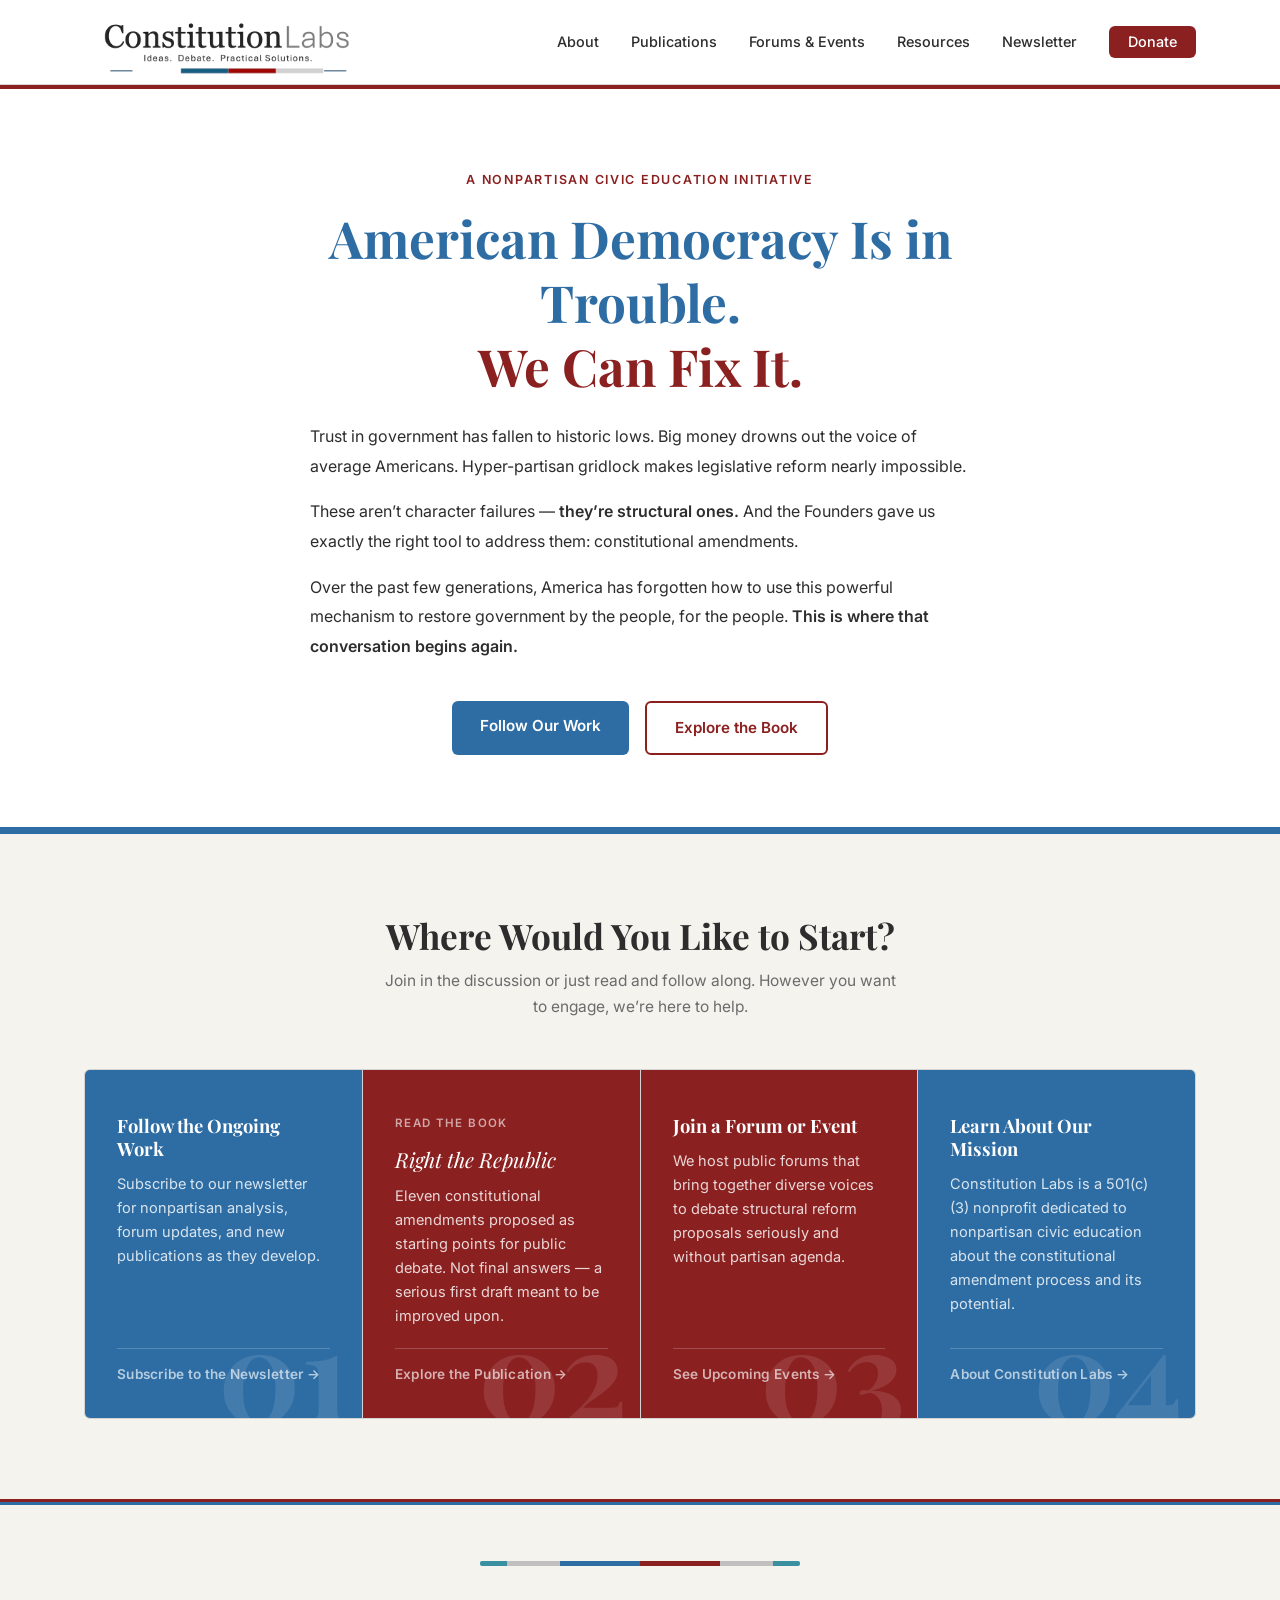
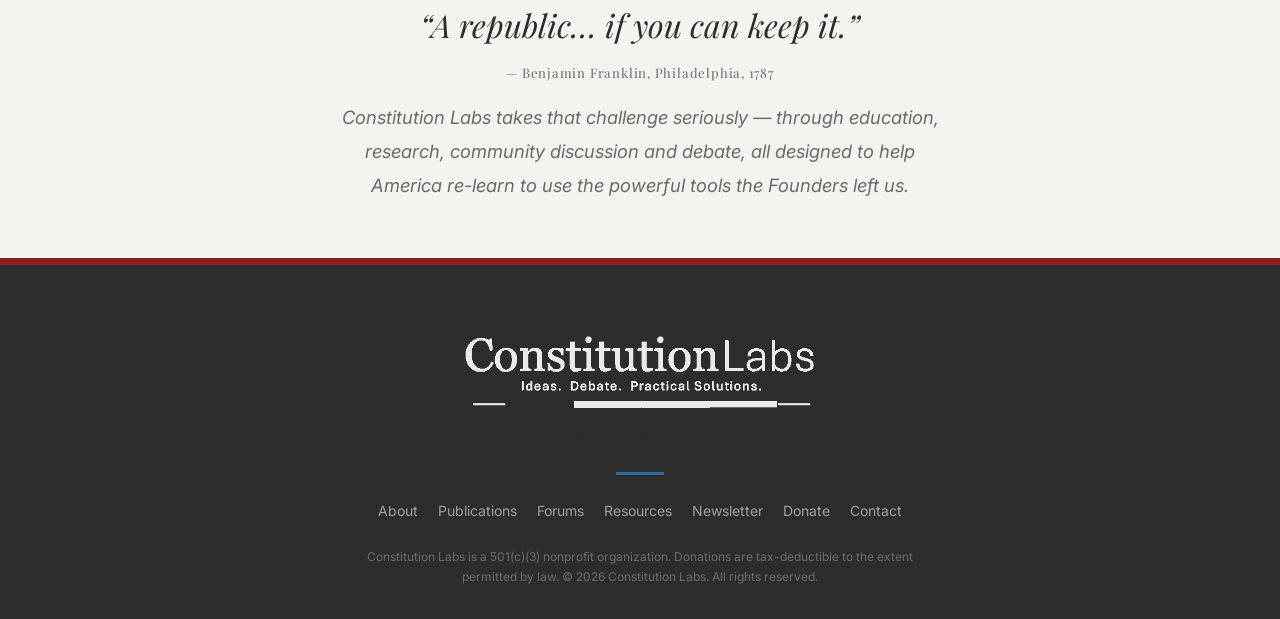
==== index.html @ 4bb9ad23 "Initial homepage build" ====
<!DOCTYPE html>
<html lang="en">
<head>
  <meta charset="UTF-8">
  <meta name="viewport" content="width=device-width, initial-scale=1.0">
  <title>Constitution Labs — Ideas. Debate. Practical Solutions.</title>
  <meta name="description" content="Constitution Labs is a nonpartisan nonprofit dedicated to educating the public about constitutional reform and fostering serious public dialogue about structural solutions to America's governance challenges.">
  <link rel="stylesheet" href="css/style.css">
  <link rel="preconnect" href="https://fonts.googleapis.com">
  <link href="https://fonts.googleapis.com/css2?family=Playfair+Display:ital,wght@0,400;0,700;1,400&family=Inter:wght@400;500;600&display=swap" rel="stylesheet">
</head>
<body>

  <!-- NAVIGATION -->
  <nav class="site-nav">
    <div class="nav-inner">
      <a href="/" class="nav-logo">
        <img src="assets/images/cl-logo.png" alt="Constitution Labs">
      </a>
      <ul class="nav-links">
        <li><a href="/about.html">About</a></li>
        <li><a href="/publications.html">Publications</a></li>
        <li><a href="/forums.html">Forums &amp; Events</a></li>
        <li><a href="/resources.html">Resources</a></li>
        <li><a href="/newsletter.html">Newsletter</a></li>
        <li><a href="/donate.html" class="nav-cta">Donate</a></li>
      </ul>
      <button class="nav-toggle" aria-label="Open menu">&#9776;</button>
    </div>
  </nav>

  <!-- HERO -->
  <header class="hero">
    <div class="hero-inner">
      <p class="hero-eyebrow">A Nonpartisan Civic Education Initiative</p>
      <h1 class="hero-headline">American Democracy Is in Trouble.<br><em>We Can Fix It.</em></h1>
      <div class="hero-subhead">
        <p>Trust in government has fallen to historic lows. Big money drowns out the voice of average Americans. Hyper-partisan gridlock makes legislative reform nearly impossible.</p>
        <p style="margin-top:1rem;">These aren&#8217;t character failures &#8212; <strong>they&#8217;re structural ones.</strong> And the Founders gave us exactly the right tool to address them: constitutional amendments.</p>
        <p style="margin-top:1rem;">Over the past few generations, America has forgotten how to use this powerful mechanism to restore government by the people, for the people. <strong>This is where that conversation begins again.</strong></p>
      </div>
      <div class="hero-actions">
        <a href="/newsletter.html" class="btn btn-primary">Follow Our Work</a>
        <a href="/publications.html" class="btn btn-secondary">Explore the Book</a>
      </div>
    </div>
  </header>

  <!-- FOUR PATHWAYS -->
  <section class="pathways">
    <div class="container">
      <h2 class="section-title">Where Would You Like to Start?</h2>
      <p class="section-subtitle">Join in the discussion or just read and follow along. However you want to engage, we&#8217;re here to help.</p>
      <div class="pathway-grid">

        <a href="/newsletter.html" class="pathway-card" data-num="01">
          <h3>Follow the Ongoing Work</h3>
          <p>Subscribe to our newsletter for nonpartisan analysis, forum updates, and new publications as they develop.</p>
          <span class="pathway-link">Subscribe to the Newsletter &rarr;</span>
        </a>

        <a href="/publications.html" class="pathway-card" data-num="02">
          <p class="card-label">Read the Book</p>
          <p class="card-title">Right the Republic</p>
          <p>Eleven constitutional amendments proposed as starting points for public debate. Not final answers &#8212; a serious first draft meant to be improved upon.</p>
          <span class="pathway-link">Explore the Publication &rarr;</span>
        </a>

        <a href="/forums.html" class="pathway-card" data-num="03">
          <h3>Join a Forum or Event</h3>
          <p>We host public forums that bring together diverse voices to debate structural reform proposals seriously and without partisan agenda.</p>
          <span class="pathway-link">See Upcoming Events &rarr;</span>
        </a>

        <a href="/about.html" class="pathway-card" data-num="04">
          <h3>Learn About Our Mission</h3>
          <p>Constitution Labs is a 501(c)(3) nonprofit dedicated to nonpartisan civic education about the constitutional amendment process and its potential.</p>
          <span class="pathway-link">About Constitution Labs &rarr;</span>
        </a>

      </div>
    </div>
  </section>

  <!-- MISSION STRIP -->
  <section class="mission-strip">
    <div class="container">
      <div class="color-bar">
        <div class="bar-teal"></div>
        <div class="bar-lgray"></div>
        <div class="bar-slate"></div>
        <div class="bar-rust"></div>
        <div class="bar-rgray"></div>
        <div class="bar-teal2"></div>
      </div>
      <blockquote class="mission-quote">
        &#8220;A republic&hellip; if you can keep it.&#8221;
        <cite>&mdash; Benjamin Franklin, Philadelphia, 1787</cite>
      </blockquote>
      <p class="mission-text">Constitution Labs takes that challenge seriously &#8212; through education, research, community discussion and debate, all designed to help America re-learn to use the powerful tools the Founders left us.</p>
    </div>
  </section>

  <!-- FOOTER -->
  <footer class="site-footer">
    <div class="container footer-inner">
      <div class="footer-brand">
        <img src="assets/images/cl-logo.png" alt="Constitution Labs">
        <p class="footer-tagline">Ideas. Debate. Practical Solutions.</p>
      </div>
      <div class="footer-rule"></div>
      <nav class="footer-nav">
        <a href="/about.html">About</a>
        <a href="/publications.html">Publications</a>
        <a href="/forums.html">Forums</a>
        <a href="/resources.html">Resources</a>
        <a href="/newsletter.html">Newsletter</a>
        <a href="/donate.html">Donate</a>
        <a href="/contact.html">Contact</a>
      </nav>
      <p class="footer-legal">Constitution Labs is a 501(c)(3) nonprofit organization. Donations are tax-deductible to the extent permitted by law. &copy; 2026 Constitution Labs. All rights reserved.</p>
    </div>
  </footer>

  <script src="js/main.js"></script>
</body>
</html>
---- css/style.css ----
/* ==============================================
   CONSTITUTIONLABS.ORG — Main Stylesheet v3
   Name standard: "Constitution Labs" (two words,
   initial caps) in all written/displayed text.
   Logo renders as one word — intentional design.
   Palette drawn directly from logo color bar:
   --slate:      #2e6da4  (slate blue — primary)
   --rust:       #8b2020  (rust red — secondary, equal weight)
   --ink:        #2d2d2d  (dark gray — text only)
   --gray-mid:   #6b6b6b  (secondary text)
   --gray-light: #d4d4d4  (borders, dividers)
   --parchment:  #f5f3ee  (universal section background)
   --white:      #ffffff  (cards, nav)
   ============================================== */

*, *::before, *::after { box-sizing: border-box; margin: 0; padding: 0; }

:root {
  --slate:      #2e6da4;
  --rust:       #8b2020;
  --ink:        #2d2d2d;
  --gray-mid:   #6b6b6b;
  --gray-light: #d4d4d4;
  --parchment:  #f5f3ee;
  --white:      #ffffff;
  --font-serif: 'Playfair Display', Georgia, serif;
  --font-sans:  'Inter', system-ui, sans-serif;
  --max-width:  1160px;
  --radius:     6px;
}

html { font-size: 16px; scroll-behavior: smooth; }
body { font-family: var(--font-sans); background-color: var(--parchment); color: var(--ink); line-height: 1.7; }

/* TYPOGRAPHY */
h1, h2, h3, h4 { font-family: var(--font-serif); line-height: 1.25; color: var(--ink); }
h1 { font-size: clamp(2rem, 5vw, 3.2rem); }
h2 { font-size: clamp(1.5rem, 3vw, 2.2rem); }
h3 { font-size: 1.2rem; }
p  { font-size: 1rem; color: var(--ink); }
a  { color: var(--slate); text-decoration: none; }
a:hover { text-decoration: underline; }
.container { max-width: var(--max-width); margin: 0 auto; padding: 0 1.5rem; }

/* ── RULE HELPER ── */
/* Sections separated by double holding rule: rust top, slate bottom */
.ruled {
  border-top: 3px solid var(--rust);
  border-bottom: 3px solid var(--slate);
}
.ruled-reverse {
  border-top: 3px solid var(--slate);
  border-bottom: 3px solid var(--rust);
}

/* NAVIGATION */
.site-nav { background: var(--white); border-bottom: 1px solid var(--gray-light); position: sticky; top: 0; z-index: 100; }
.nav-inner { max-width: var(--max-width); margin: 0 auto; padding: 0 1.5rem; display: flex; align-items: center; justify-content: space-between; height: 84px; }
.nav-logo img { display: block; height: 70px; width: auto; }
.nav-links { list-style: none; display: flex; gap: 2rem; align-items: center; }
.nav-links a { font-size: 0.9rem; font-weight: 500; color: var(--ink); transition: color 0.2s; }
.nav-links a:hover { color: var(--slate); text-decoration: none; }
.nav-cta { background: var(--rust); color: var(--white) !important; padding: 0.45rem 1.2rem; border-radius: var(--radius); transition: background 0.2s !important; }
.nav-cta:hover { background: var(--slate) !important; color: var(--white) !important; }
.nav-toggle { display: none; background: none; border: none; font-size: 1.4rem; cursor: pointer; color: var(--ink); }

/* HERO */
.hero { background: var(--white); padding: 5rem 1.5rem 4.5rem; text-align: center; border-top: 4px solid var(--rust); border-bottom: 4px solid var(--slate); }
.hero-inner { max-width: 780px; margin: 0 auto; }
.hero-eyebrow { font-size: 0.78rem; font-weight: 600; letter-spacing: 0.14em; text-transform: uppercase; color: var(--rust); margin-bottom: 1rem; }
.hero-headline { color: var(--slate); margin-bottom: 1.5rem; }
.hero-headline em { color: var(--rust); font-style: normal; }
.hero-subhead { font-size: 1.05rem; color: var(--gray-mid); max-width: 660px; margin: 0 auto 2.5rem; line-height: 1.85; text-align: left; }
.hero-subhead strong { color: var(--ink); font-weight: 600; }
.hero-actions { display: flex; gap: 1rem; justify-content: center; flex-wrap: wrap; }

/* BUTTONS */
.btn { display: inline-block; padding: 0.75rem 1.75rem; border-radius: var(--radius); font-weight: 600; font-size: 0.95rem; transition: all 0.2s; }
.btn-primary { background: var(--slate); color: var(--white); }
.btn-primary:hover { background: var(--rust); text-decoration: none; color: var(--white); }
.btn-secondary { background: transparent; color: var(--rust); border: 2px solid var(--rust); }
.btn-secondary:hover { background: var(--rust); color: var(--white); text-decoration: none; }

/* PATHWAYS */
.pathways { background: var(--parchment); padding: 5rem 0; border-top: 3px solid var(--slate); border-bottom: 3px solid var(--rust); }
.section-title { text-align: center; color: var(--ink); margin-bottom: 0.6rem; }
.section-subtitle { text-align: center; color: var(--gray-mid); font-size: 0.97rem; margin-bottom: 3rem; max-width: 520px; margin-left: auto; margin-right: auto; }

.pathway-grid { display: grid; grid-template-columns: repeat(auto-fit, minmax(240px, 1fr)); gap: 1px; background: var(--gray-light); border: 1px solid var(--gray-light); border-radius: var(--radius); overflow: hidden; }

.pathway-card { position: relative; padding: 2.75rem 2rem 2rem; display: flex; flex-direction: column; gap: 0.75rem; transition: filter 0.2s; color: var(--white); overflow: hidden; }
.pathway-card:hover { filter: brightness(1.08); text-decoration: none; }

/* Alternating slate / rust — balanced 2+2 */
.pathway-card:nth-child(1) { background: var(--slate); }
.pathway-card:nth-child(2) { background: var(--rust); }
.pathway-card:nth-child(3) { background: var(--rust); }
.pathway-card:nth-child(4) { background: var(--slate); }

/* Watermark numeral */
.pathway-card::before { content: attr(data-num); position: absolute; bottom: -1rem; right: 0.75rem; font-family: var(--font-serif); font-size: 8rem; font-weight: 700; opacity: 0.1; line-height: 1; pointer-events: none; color: var(--white); }

.pathway-card h3 { color: var(--white); font-size: 1.15rem; position: relative; }

/* Book title styling inside card 2 */
.pathway-card .card-label { font-size: 0.72rem; font-weight: 600; letter-spacing: 0.12em; text-transform: uppercase; color: rgba(255,255,255,0.6); margin-bottom: 0.15rem; }
.pathway-card .card-title { font-family: var(--font-serif); font-size: 1.3rem; font-style: italic; color: var(--white); line-height: 1.2; }

.pathway-card p { font-size: 0.91rem; color: rgba(255,255,255,0.82); flex: 1; position: relative; line-height: 1.65; }
.pathway-link { font-size: 0.85rem; font-weight: 600; color: rgba(255,255,255,0.65); margin-top: 0.5rem; position: relative; border-top: 1px solid rgba(255,255,255,0.2); padding-top: 0.85rem; letter-spacing: 0.02em; }
.pathway-card:hover .pathway-link { color: var(--white); }

/* MISSION STRIP */
.mission-strip { background: var(--parchment); padding: 3.5rem 1.5rem; text-align: center; border-top: 3px solid var(--slate); border-bottom: 3px solid var(--rust); }
.color-bar { display: flex; justify-content: center; max-width: 320px; margin: 0 auto 2rem; height: 5px; border-radius: 2px; overflow: hidden; }
.bar-teal  { flex: 1; background: #3a8fa0; }
.bar-lgray { flex: 2; background: #c0c0c0; }
.bar-slate { flex: 3; background: var(--slate); }
.bar-rust  { flex: 3; background: var(--rust); }
.bar-rgray { flex: 2; background: #c0c0c0; }
.bar-teal2 { flex: 1; background: #3a8fa0; }

.mission-quote { font-family: var(--font-serif); font-size: clamp(1.4rem, 3vw, 2rem); font-style: italic; color: var(--ink); margin-bottom: 1rem; }
.mission-quote cite { display: block; font-size: 0.82rem; font-style: normal; color: var(--gray-mid); margin-top: 0.6rem; letter-spacing: 0.06em; }
.mission-text { max-width: 620px; margin: 0 auto; font-size: 1.15rem; color: var(--gray-mid); line-height: 1.85; font-style: italic; }

/* FOOTER */
.site-footer { background: var(--ink); color: var(--white); border-top: 4px solid var(--rust); padding: 3rem 1.5rem 2rem; }
.footer-inner { display: flex; flex-direction: column; gap: 1.5rem; align-items: center; text-align: center; }
.footer-brand img { filter: brightness(0) invert(1); opacity: 0.9; height: 100px; width: auto; }
.footer-tagline { font-size: 0.8rem; opacity: 0.4; margin-top: 0.3rem; letter-spacing: 0.07em; }
.footer-nav { display: flex; flex-wrap: wrap; gap: 1.25rem; justify-content: center; }
.footer-nav a { color: rgba(255,255,255,0.55); font-size: 0.875rem; transition: color 0.2s; }
.footer-nav a:hover { color: var(--white); text-decoration: none; }
.footer-rule { width: 48px; height: 3px; background: var(--slate); }
.footer-legal { font-size: 0.75rem; color: rgba(255,255,255,0.3); max-width: 560px; line-height: 1.7; }

/* RESPONSIVE */
@media (max-width: 768px) {
  .nav-links { display: none; }
  .nav-toggle { display: block; }
  .nav-links.open { display: flex; flex-direction: column; position: absolute; top: 84px; left: 0; right: 0; background: var(--white); padding: 1.5rem; gap: 1rem; border-bottom: 1px solid var(--gray-light); box-shadow: 0 4px 12px rgba(0,0,0,0.08); }
  .nav-logo img { height: 52px; }
  .hero { padding: 3rem 1.5rem; }
  .pathway-grid { grid-template-columns: 1fr; }
}

/* UTILITY */
.text-center { text-align: center; }
.mt-2 { margin-top: 1rem; }
.mt-3 { margin-top: 2rem; }
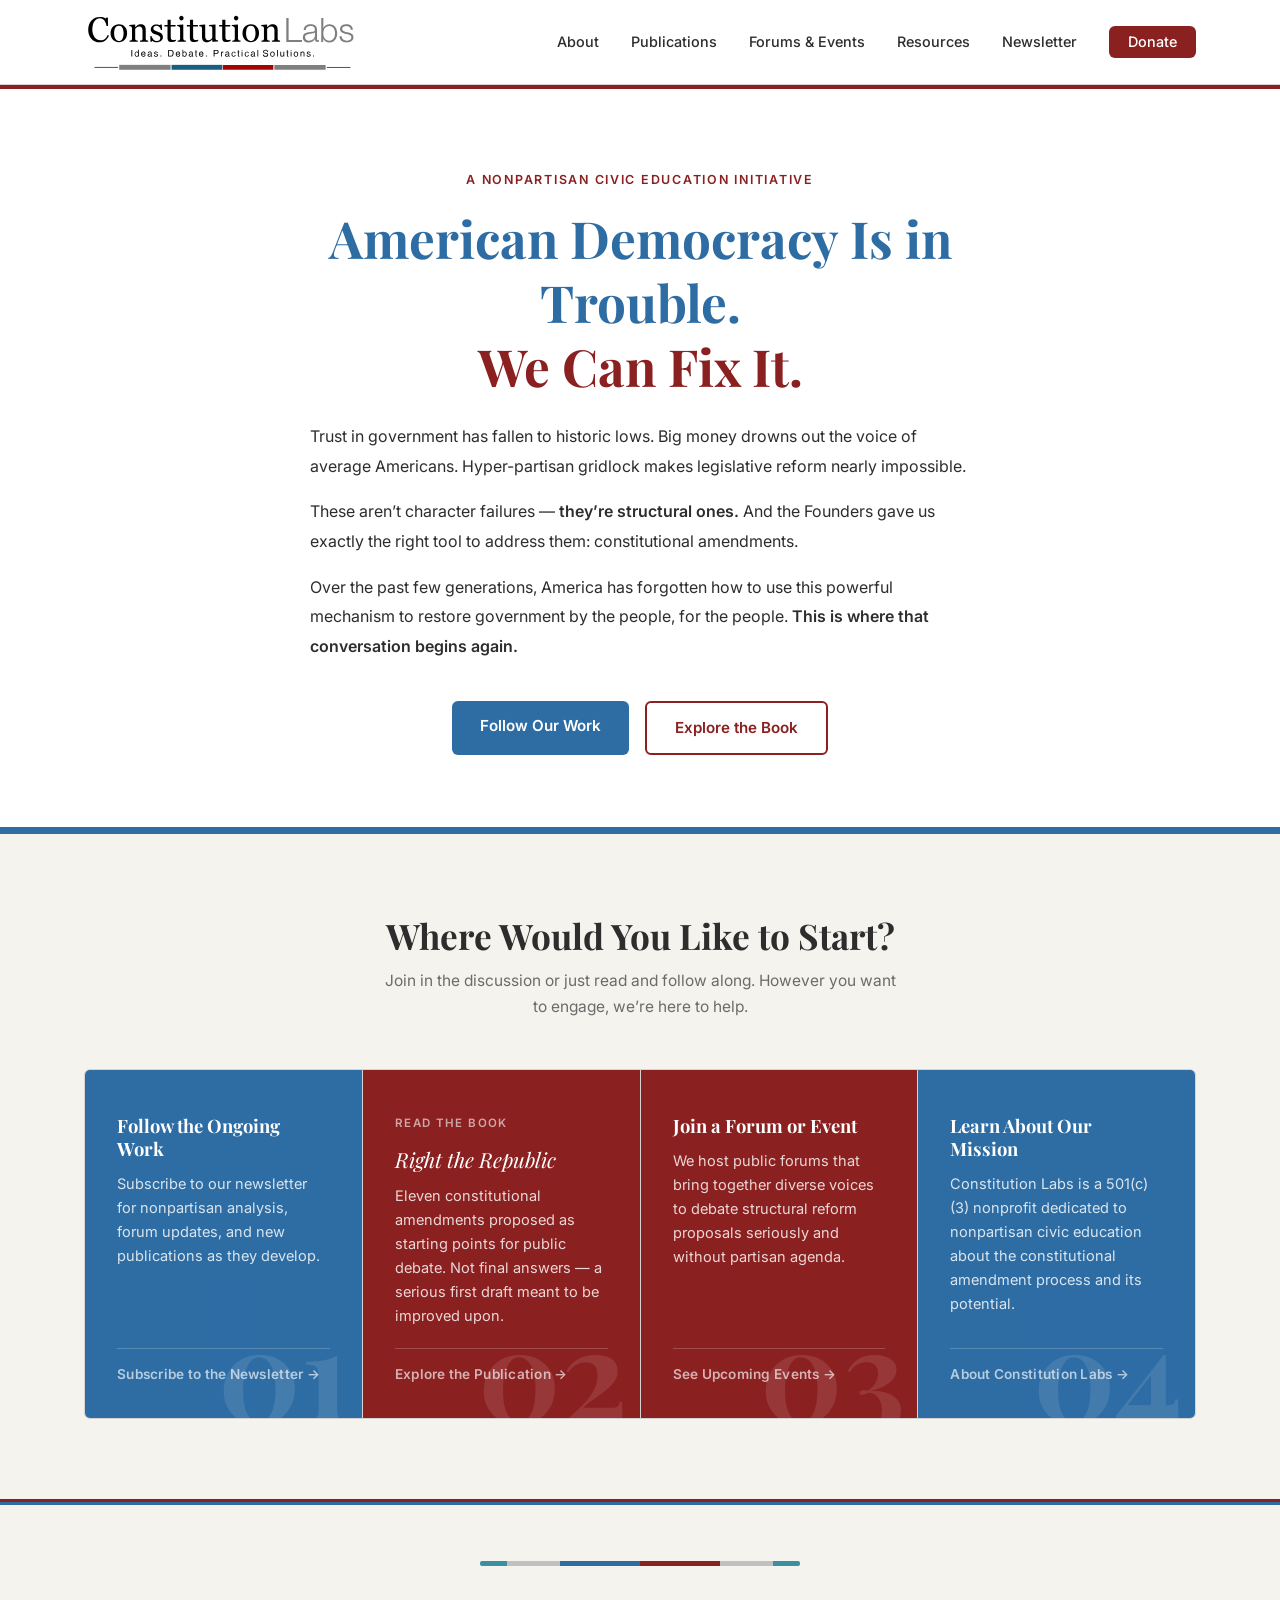
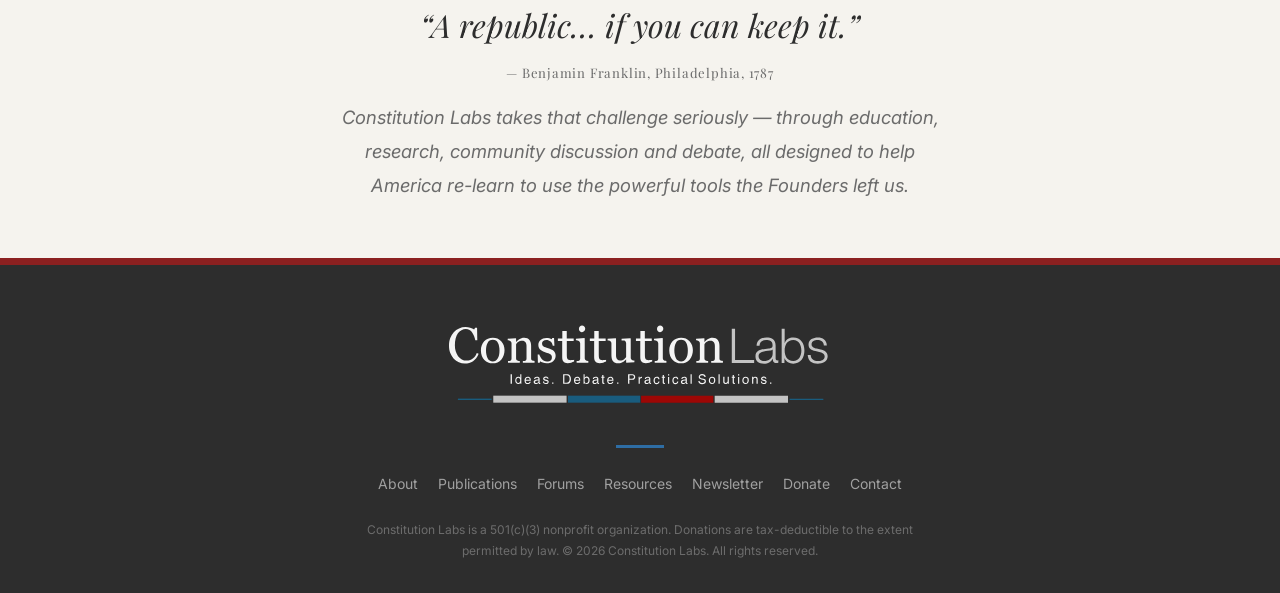
==== commit a8a406f0: "Install final SVG logos, white footer logo, book jacket" ====
--- a/index.html
+++ b/index.html
@@ -15,7 +15,7 @@
   <nav class="site-nav">
     <div class="nav-inner">
       <a href="/" class="nav-logo">
-        <img src="assets/images/cl-logo.png" alt="Constitution Labs">
+        <img src="assets/images/cl-logo-tagline.svg" alt="Constitution Labs">
       </a>
       <ul class="nav-links">
         <li><a href="/about.html">About</a></li>
@@ -105,8 +105,7 @@
   <footer class="site-footer">
     <div class="container footer-inner">
       <div class="footer-brand">
-        <img src="assets/images/cl-logo.png" alt="Constitution Labs">
-        <p class="footer-tagline">Ideas. Debate. Practical Solutions.</p>
+        <img src="assets/images/cl-logo-tagline-white.svg" alt="Constitution Labs">
       </div>
       <div class="footer-rule"></div>
       <nav class="footer-nav">
--- a/css/style.css
+++ b/css/style.css
@@ -127,7 +127,7 @@
 /* FOOTER */
 .site-footer { background: var(--ink); color: var(--white); border-top: 4px solid var(--rust); padding: 3rem 1.5rem 2rem; }
 .footer-inner { display: flex; flex-direction: column; gap: 1.5rem; align-items: center; text-align: center; }
-.footer-brand img { filter: brightness(0) invert(1); opacity: 0.9; height: 100px; width: auto; }
+.footer-brand img { height: 100px; width: auto; opacity: 0.95; }
 .footer-tagline { font-size: 0.8rem; opacity: 0.4; margin-top: 0.3rem; letter-spacing: 0.07em; }
 .footer-nav { display: flex; flex-wrap: wrap; gap: 1.25rem; justify-content: center; }
 .footer-nav a { color: rgba(255,255,255,0.55); font-size: 0.875rem; transition: color 0.2s; }
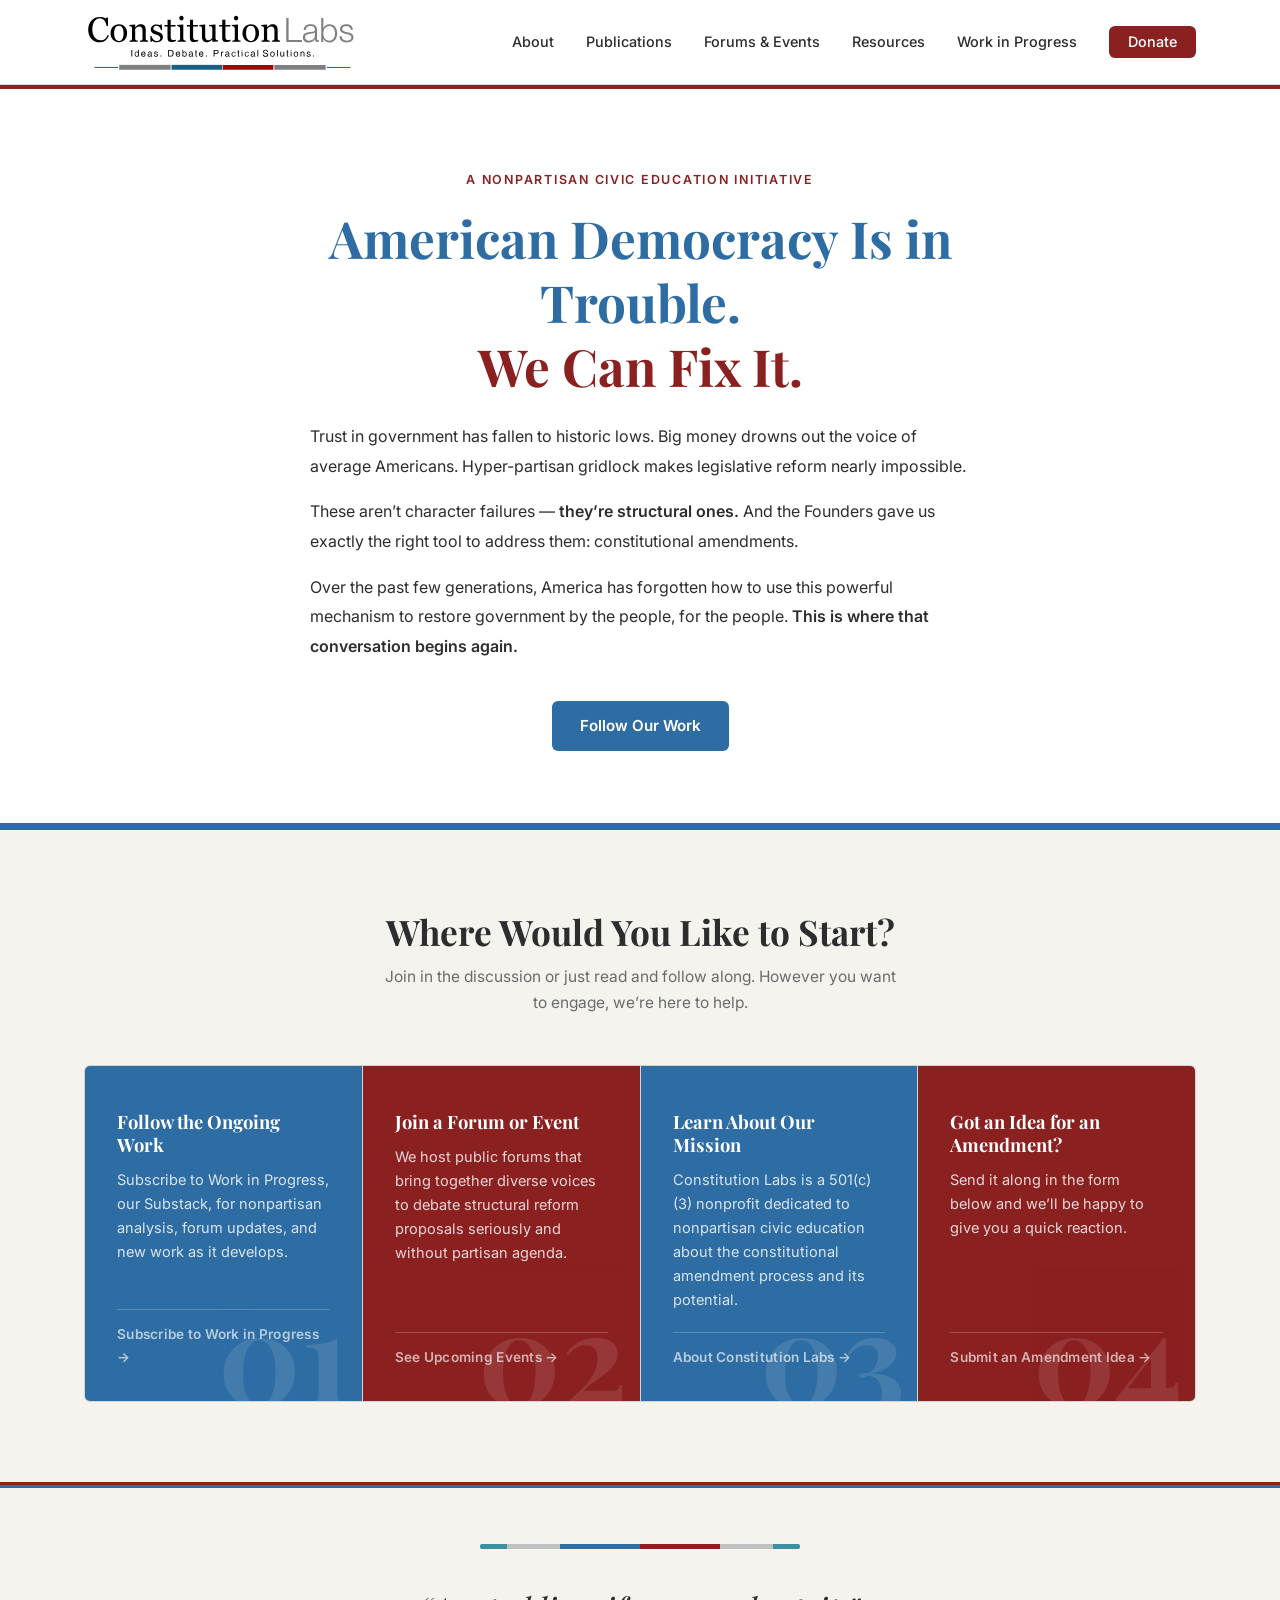
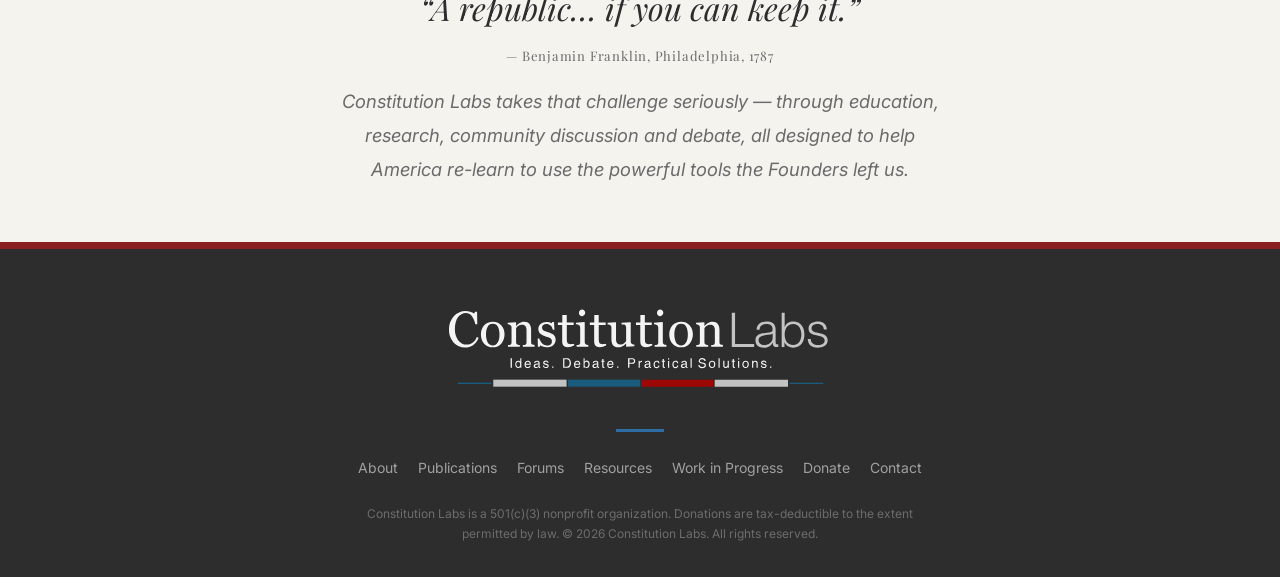
==== commit 0196188d: "Publish About page; update home: remove book refs, add amendment-idea card, alternating cards, Work " ====
--- a/index.html
+++ b/index.html
@@ -22,7 +22,7 @@
         <li><a href="/publications.html">Publications</a></li>
         <li><a href="/forums.html">Forums &amp; Events</a></li>
         <li><a href="/resources.html">Resources</a></li>
-        <li><a href="/newsletter.html">Newsletter</a></li>
+        <li><a href="https://substack.com/@constitutionlabs" target="_blank" rel="noopener">Work in Progress</a></li>
         <li><a href="/donate.html" class="nav-cta">Donate</a></li>
       </ul>
       <button class="nav-toggle" aria-label="Open menu">&#9776;</button>
@@ -40,8 +40,7 @@
         <p style="margin-top:1rem;">Over the past few generations, America has forgotten how to use this powerful mechanism to restore government by the people, for the people. <strong>This is where that conversation begins again.</strong></p>
       </div>
       <div class="hero-actions">
-        <a href="/newsletter.html" class="btn btn-primary">Follow Our Work</a>
-        <a href="/publications.html" class="btn btn-secondary">Explore the Book</a>
+        <a href="https://substack.com/@constitutionlabs" target="_blank" rel="noopener" class="btn btn-primary">Follow Our Work</a>
       </div>
     </div>
   </header>
@@ -53,29 +52,28 @@
       <p class="section-subtitle">Join in the discussion or just read and follow along. However you want to engage, we&#8217;re here to help.</p>
       <div class="pathway-grid">
 
-        <a href="/newsletter.html" class="pathway-card" data-num="01">
+        <a href="https://substack.com/@constitutionlabs" target="_blank" rel="noopener" class="pathway-card" data-num="01">
           <h3>Follow the Ongoing Work</h3>
-          <p>Subscribe to our newsletter for nonpartisan analysis, forum updates, and new publications as they develop.</p>
-          <span class="pathway-link">Subscribe to the Newsletter &rarr;</span>
+          <p>Subscribe to Work in Progress, our Substack, for nonpartisan analysis, forum updates, and new work as it develops.</p>
+          <span class="pathway-link">Subscribe to Work in Progress &rarr;</span>
         </a>
 
-        <a href="/publications.html" class="pathway-card" data-num="02">
-          <p class="card-label">Read the Book</p>
-          <p class="card-title">Right the Republic</p>
-          <p>Eleven constitutional amendments proposed as starting points for public debate. Not final answers &#8212; a serious first draft meant to be improved upon.</p>
-          <span class="pathway-link">Explore the Publication &rarr;</span>
-        </a>
-
-        <a href="/forums.html" class="pathway-card" data-num="03">
+        <a href="/forums.html" class="pathway-card" data-num="02">
           <h3>Join a Forum or Event</h3>
           <p>We host public forums that bring together diverse voices to debate structural reform proposals seriously and without partisan agenda.</p>
           <span class="pathway-link">See Upcoming Events &rarr;</span>
         </a>
 
-        <a href="/about.html" class="pathway-card" data-num="04">
+        <a href="/about.html" class="pathway-card" data-num="03">
           <h3>Learn About Our Mission</h3>
           <p>Constitution Labs is a 501(c)(3) nonprofit dedicated to nonpartisan civic education about the constitutional amendment process and its potential.</p>
           <span class="pathway-link">About Constitution Labs &rarr;</span>
+        </a>
+
+        <a href="/submit-amendment-idea-form.html" class="pathway-card" data-num="04">
+          <h3>Got an Idea for an Amendment?</h3>
+          <p>Send it along in the form below and we&#8217;ll be happy to give you a quick reaction.</p>
+          <span class="pathway-link">Submit an Amendment Idea &rarr;</span>
         </a>
 
       </div>
@@ -113,7 +111,7 @@
         <a href="/publications.html">Publications</a>
         <a href="/forums.html">Forums</a>
         <a href="/resources.html">Resources</a>
-        <a href="/newsletter.html">Newsletter</a>
+        <a href="https://substack.com/@constitutionlabs" target="_blank" rel="noopener">Work in Progress</a>
         <a href="/donate.html">Donate</a>
         <a href="/contact.html">Contact</a>
       </nav>
--- a/css/style.css
+++ b/css/style.css
@@ -91,11 +91,11 @@
 .pathway-card { position: relative; padding: 2.75rem 2rem 2rem; display: flex; flex-direction: column; gap: 0.75rem; transition: filter 0.2s; color: var(--white); overflow: hidden; }
 .pathway-card:hover { filter: brightness(1.08); text-decoration: none; }
 
-/* Alternating slate / rust — balanced 2+2 */
+/* Alternating slate / rust */
 .pathway-card:nth-child(1) { background: var(--slate); }
 .pathway-card:nth-child(2) { background: var(--rust); }
-.pathway-card:nth-child(3) { background: var(--rust); }
-.pathway-card:nth-child(4) { background: var(--slate); }
+.pathway-card:nth-child(3) { background: var(--slate); }
+.pathway-card:nth-child(4) { background: var(--rust); }
 
 /* Watermark numeral */
 .pathway-card::before { content: attr(data-num); position: absolute; bottom: -1rem; right: 0.75rem; font-family: var(--font-serif); font-size: 8rem; font-weight: 700; opacity: 0.1; line-height: 1; pointer-events: none; color: var(--white); }
@@ -149,3 +149,94 @@
 .text-center { text-align: center; }
 .mt-2 { margin-top: 1rem; }
 .mt-3 { margin-top: 2rem; }
+
+
+/* ==============================================
+   ABOUT PAGE
+   ============================================== */
+
+/* PAGE HERO (compact variant of home hero) */
+.page-hero { background: var(--white); padding: 4rem 1.5rem 3.25rem; text-align: center; border-top: 4px solid var(--rust); border-bottom: 4px solid var(--slate); }
+.page-hero-inner { max-width: 760px; margin: 0 auto; }
+.page-hero .hero-eyebrow { font-size: 1.5rem; font-weight: 600; letter-spacing: 0.06em; text-transform: uppercase; color: var(--rust); margin-bottom: 0.6rem; line-height: 1.2; }
+.page-hero h1 { color: var(--slate); font-size: clamp(1.8rem, 4vw, 2.6rem); margin-bottom: 1.25rem; }
+.page-hero .lede { font-size: 1.2rem; color: var(--gray-mid); line-height: 1.7; max-width: 620px; margin: 0 auto; }
+.page-hero .lede strong { color: var(--ink); font-weight: 600; }
+
+/* GENERIC ABOUT SECTION */
+.about-section { padding: 4.5rem 0; border-top: 3px solid var(--slate); border-bottom: 3px solid var(--rust); }
+.about-section.alt { background: var(--white); }
+.about-section.parchment { background: var(--parchment); }
+.about-section .container { max-width: 860px; }
+.about-section .eyebrow { font-size: 1.5rem; font-weight: 600; letter-spacing: 0.06em; text-transform: uppercase; color: var(--rust); margin-bottom: 0.35rem; line-height: 1.2; }
+.about-section h2 { color: var(--ink); font-size: 1.2rem; margin-bottom: 1.25rem; }
+.about-prose p { font-size: 1.05rem; color: var(--ink); line-height: 1.85; margin-bottom: 1.25rem; }
+.about-prose p:last-child { margin-bottom: 0; }
+.about-prose strong { font-weight: 600; }
+
+/* MISSION STATEMENT FEATURE */
+.mission-feature { background: var(--white); border-left: 4px solid var(--slate); padding: 1.75rem 2rem; margin: 0 0 2rem; border-radius: 0 var(--radius) var(--radius) 0; box-shadow: 0 1px 4px rgba(0,0,0,0.05); }
+.mission-feature p { font-family: var(--font-serif); font-size: 1.3rem; font-style: italic; line-height: 1.5; color: var(--ink); margin: 0; }
+.mission-methods { display: grid; gap: 1.25rem; margin-top: 2rem; }
+.mission-method { display: flex; gap: 1rem; align-items: flex-start; }
+.mission-method .num { font-family: var(--font-serif); font-size: 1.6rem; font-weight: 700; color: var(--slate); line-height: 1; flex-shrink: 0; width: 2rem; }
+.mission-method p { margin: 0; font-size: 1rem; line-height: 1.7; }
+.mission-note { margin-top: 2rem; padding-top: 1.5rem; border-top: 1px solid var(--gray-light); font-size: 0.97rem; color: var(--gray-mid); line-height: 1.75; }
+
+/* COMMITMENTS GRID */
+.commitments-grid { display: grid; grid-template-columns: repeat(auto-fit, minmax(320px, 1fr)); gap: 1.5rem; margin-top: 2.5rem; }
+.commitment-card { background: var(--white); border-top: 4px solid var(--slate); border-radius: 0 0 var(--radius) var(--radius); padding: 1.75rem; box-shadow: 0 1px 4px rgba(0,0,0,0.05); }
+.commitment-card:nth-child(even) { border-top-color: var(--rust); }
+.commitment-card h3 { font-size: 1.1rem; color: var(--ink); margin-bottom: 0.7rem; }
+.commitment-card p { font-size: 0.95rem; color: var(--gray-mid); line-height: 1.7; }
+.commitment-card .exclude { display: block; margin-top: 0.75rem; font-size: 0.88rem; color: var(--ink); }
+
+/* WORK / INITIATIVES */
+.work-grid { display: grid; grid-template-columns: repeat(auto-fit, minmax(240px, 1fr)); gap: 1.5rem; margin-top: 2.5rem; }
+.work-card { padding: 1.5rem 0; }
+.work-card h3 { font-size: 1.08rem; color: var(--slate); margin-bottom: 0.5rem; }
+.work-card p { font-size: 0.95rem; color: var(--gray-mid); line-height: 1.7; }
+.work-card .status { display: inline-block; margin-top: 0.7rem; font-size: 0.72rem; font-weight: 600; letter-spacing: 0.08em; text-transform: uppercase; color: var(--rust); }
+
+/* BOARD */
+.board-grid { display: grid; grid-template-columns: repeat(auto-fit, minmax(260px, 1fr)); gap: 2.5rem 2rem; margin-top: 2.75rem; }
+.board-card { text-align: center; }
+.board-photo { width: 132px; height: 132px; border-radius: 50%; margin: 0 auto 1.1rem; display: block; box-shadow: 0 2px 8px rgba(0,0,0,0.1); }
+.board-name { font-family: var(--font-serif); font-size: 1.15rem; font-weight: 700; color: var(--ink); margin-bottom: 0.2rem; }
+.board-role { font-size: 0.82rem; font-weight: 600; letter-spacing: 0.04em; text-transform: uppercase; color: var(--rust); margin-bottom: 0.75rem; }
+.board-bio { font-size: 0.92rem; color: var(--gray-mid); line-height: 1.65; max-width: 320px; margin: 0 auto; }
+.board-note { text-align: center; font-size: 0.95rem; color: var(--gray-mid); font-style: italic; margin-top: 2.75rem; max-width: 640px; margin-left: auto; margin-right: auto; }
+
+/* CLOSING CTA */
+.about-cta { background: var(--ink); color: var(--white); text-align: center; padding: 4rem 1.5rem; border-top: 4px solid var(--rust); }
+.about-cta h2 { color: var(--white); margin-bottom: 1rem; }
+.about-cta p { color: rgba(255,255,255,0.85); font-size: clamp(1.25rem, 2.5vw, 1.6rem); max-width: 640px; margin: 0 auto 2rem; line-height: 1.55; }
+
+@media (max-width: 768px) {
+  .commitments-grid, .work-grid, .board-grid { grid-template-columns: 1fr; }
+  .about-section { padding: 3rem 0; }
+}
+
+
+/* ABOUT — GUARDRAILS (3-up, wider container) */
+.about-section.guardrails .container { max-width: var(--max-width); }
+.guardrails .about-prose { max-width: 680px; margin: 0 auto; text-align: center; }
+.guardrails-grid { display: grid; grid-template-columns: repeat(3, 1fr); gap: 1.5rem; margin-top: 2.5rem; }
+.mission-method .method-links { display: block; font-size: 0.85rem; color: var(--gray-mid); margin-top: 0.4rem; }
+@media (max-width: 860px) { .guardrails-grid { grid-template-columns: 1fr; } }
+
+
+/* ABOUT — AMENDMENT TIMELINE FIGURE */
+.timeline-figure { margin: 2.5rem 0; background: var(--white); border-top: 4px solid var(--slate); border-radius: 0 0 var(--radius) var(--radius); padding: 1.75rem 1.75rem 1.5rem; box-shadow: 0 1px 4px rgba(0,0,0,0.05); }
+.timeline-figure .timeline-title { font-family: var(--font-serif); font-size: 1.25rem; color: var(--ink); margin: 0 0 0.15rem; line-height: 1.3; }
+.timeline-figure .timeline-sub { font-size: 0.85rem; color: var(--gray-mid); margin: 0 0 1.25rem; letter-spacing: 0.02em; }
+.timeline-scroll { overflow-x: auto; }
+.timeline-scroll svg { display: block; width: 100%; min-width: 680px; height: auto; }
+.timeline-figure figcaption { font-size: 0.9rem; color: var(--gray-mid); line-height: 1.6; margin-top: 1.1rem; font-style: italic; }
+
+
+/* ABOUT — WHAT MAKES US DIFFERENT (two-column with art) */
+.different-grid { display: grid; grid-template-columns: 1.05fr 0.95fr; gap: 2.5rem; align-items: center; }
+.different-art { border-top: 4px solid var(--slate); border-radius: 0 0 var(--radius) var(--radius); overflow: hidden; box-shadow: 0 1px 4px rgba(0,0,0,0.05); background: var(--white); }
+.different-art svg, .different-art img { display: block; width: 100%; height: auto; }
+@media (max-width: 768px) { .different-grid { grid-template-columns: 1fr; gap: 2rem; } }
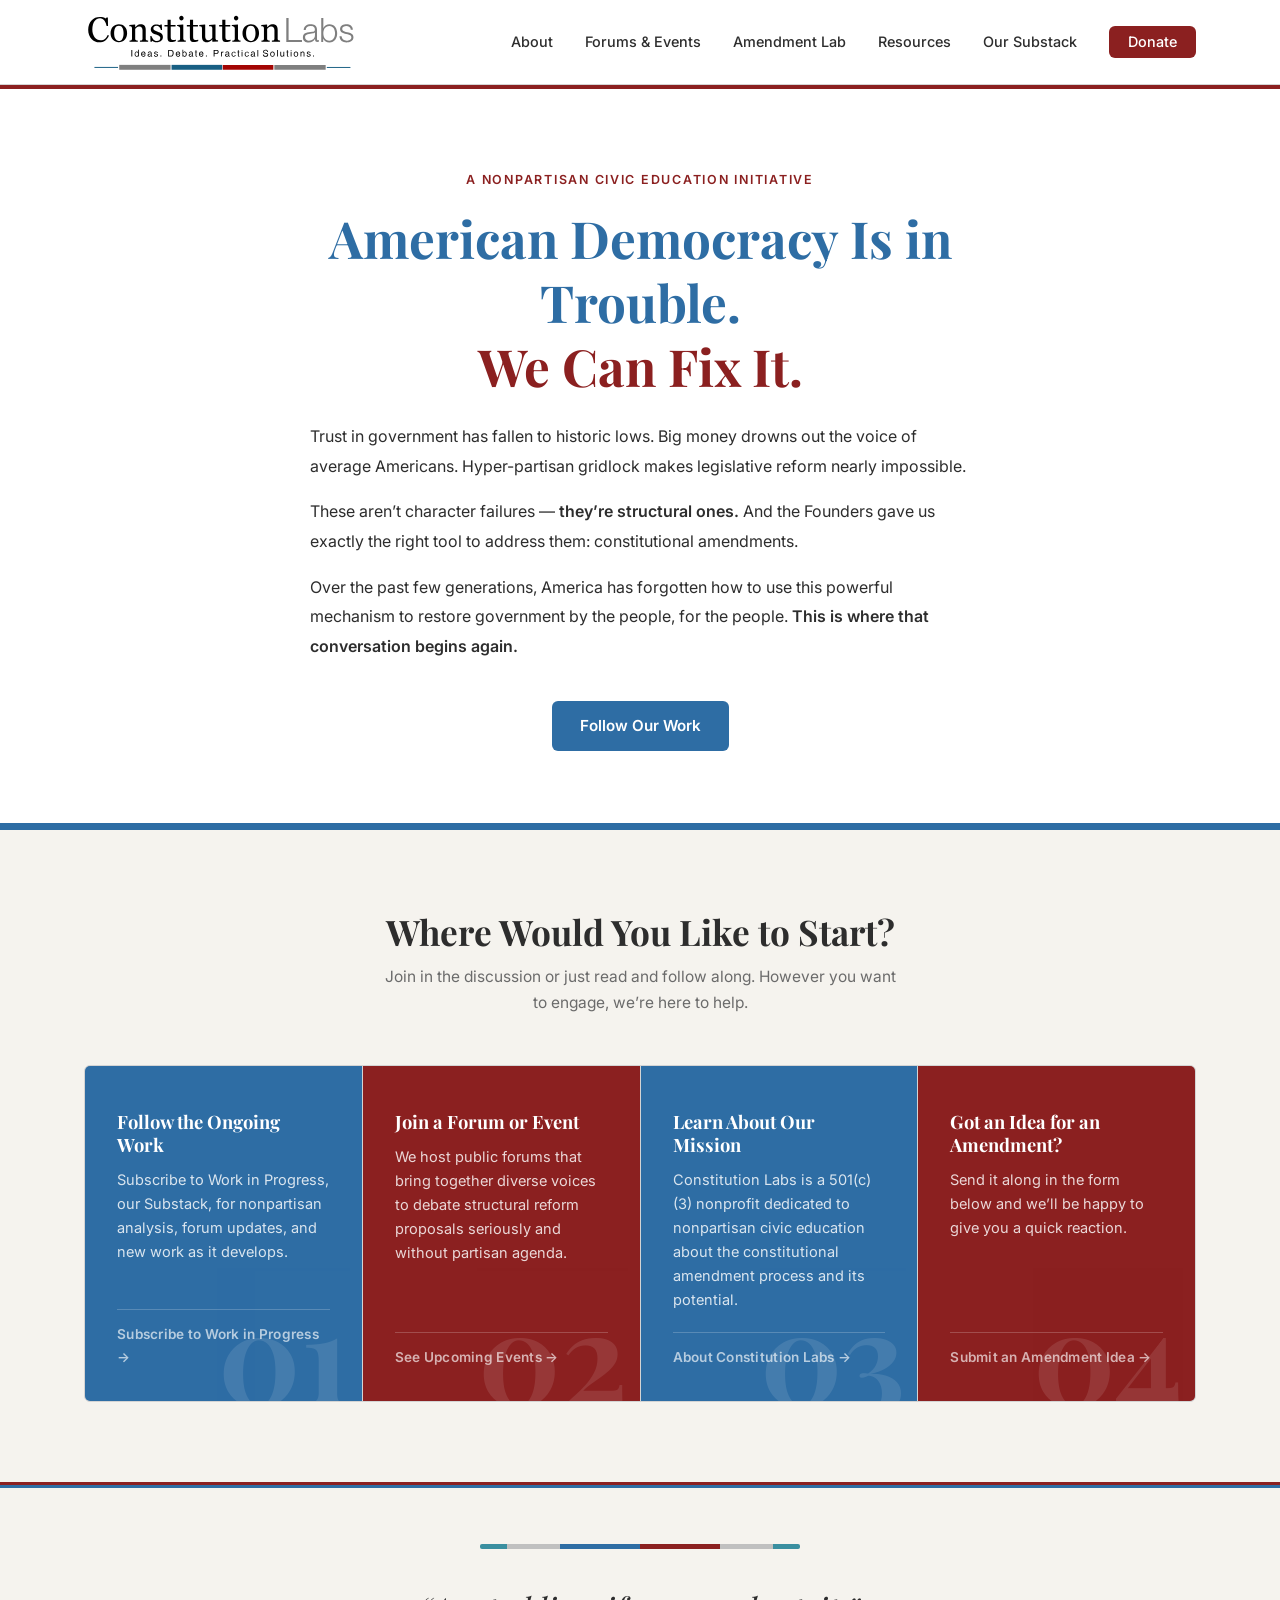
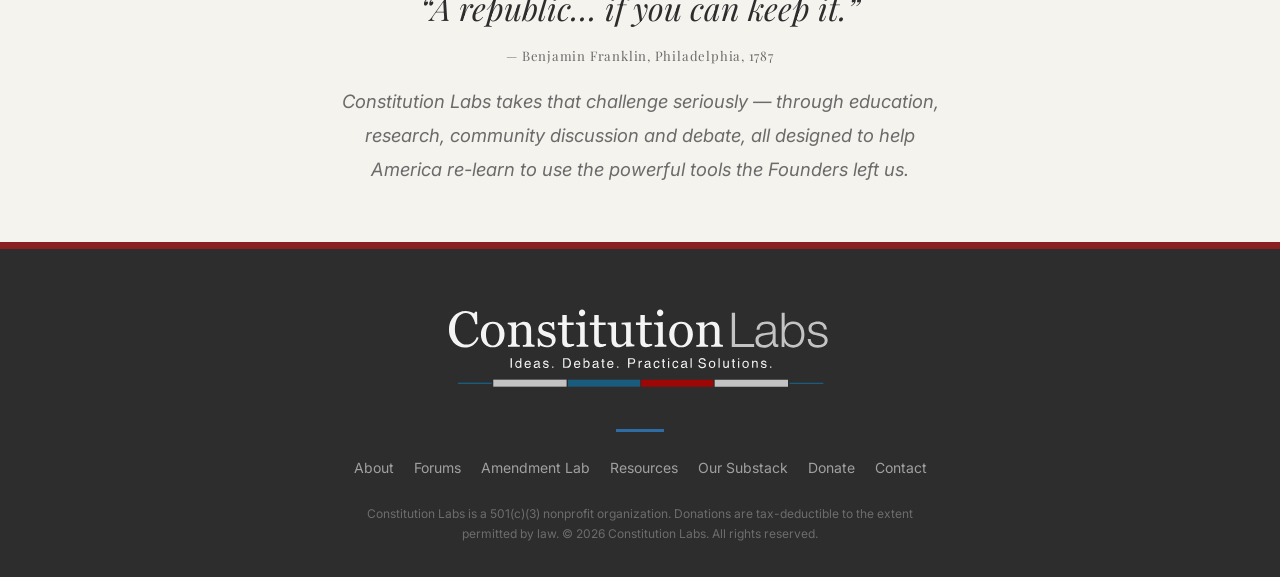
==== commit c0c5aba6: "Reorganize nav and Resources around Amendment Lab; add Our Publications Nav/footer: remove Publicati" ====
--- a/index.html
+++ b/index.html
@@ -19,10 +19,10 @@
       </a>
       <ul class="nav-links">
         <li><a href="/about.html">About</a></li>
-        <li><a href="/publications.html">Publications</a></li>
         <li><a href="/forums.html">Forums &amp; Events</a></li>
+        <li><a href="/amendment-lab.html">Amendment Lab</a></li>
         <li><a href="/resources.html">Resources</a></li>
-        <li><a href="https://substack.com/@constitutionlabs" target="_blank" rel="noopener">Work in Progress</a></li>
+        <li><a href="https://substack.com/@constitutionlabs" target="_blank" rel="noopener">Our Substack</a></li>
         <li><a href="/donate.html" class="nav-cta">Donate</a></li>
       </ul>
       <button class="nav-toggle" aria-label="Open menu">&#9776;</button>
@@ -108,10 +108,10 @@
       <div class="footer-rule"></div>
       <nav class="footer-nav">
         <a href="/about.html">About</a>
-        <a href="/publications.html">Publications</a>
         <a href="/forums.html">Forums</a>
+        <a href="/amendment-lab.html">Amendment Lab</a>
         <a href="/resources.html">Resources</a>
-        <a href="https://substack.com/@constitutionlabs" target="_blank" rel="noopener">Work in Progress</a>
+        <a href="https://substack.com/@constitutionlabs" target="_blank" rel="noopener">Our Substack</a>
         <a href="/donate.html">Donate</a>
         <a href="/contact.html">Contact</a>
       </nav>
--- a/css/style.css
+++ b/css/style.css
@@ -240,3 +240,97 @@
 .different-art { border-top: 4px solid var(--slate); border-radius: 0 0 var(--radius) var(--radius); overflow: hidden; box-shadow: 0 1px 4px rgba(0,0,0,0.05); background: var(--white); }
 .different-art svg, .different-art img { display: block; width: 100%; height: auto; }
 @media (max-width: 768px) { .different-grid { grid-template-columns: 1fr; gap: 2rem; } }
+
+
+/* ============================================== 
+   RESOURCES PAGE
+   ============================================== */
+
+/* Political-lean key */
+.lean-key { display: flex; flex-wrap: wrap; gap: 0.9rem 1.4rem; justify-content: center; margin: 1.75rem auto 0; padding: 1rem 1.25rem; max-width: 740px; background: var(--parchment); border-radius: var(--radius); }
+.lean-key-item { display: inline-flex; align-items: center; gap: 0.4rem; font-size: 0.8rem; color: var(--gray-mid); }
+.lean-stars { letter-spacing: 1px; font-size: 0.95rem; line-height: 1; }
+.s-blue { color: var(--slate); }
+.s-red { color: var(--rust); }
+.s-white { color: #ffffff; -webkit-text-stroke: 1px #b0a99c; }
+
+/* Curated resource listings */
+.res-list { display: grid; gap: 1.1rem; margin-top: 1.75rem; }
+.res-item { background: var(--white); border-left: 3px solid var(--slate); border-radius: 0 var(--radius) var(--radius) 0; padding: 1rem 1.25rem; box-shadow: 0 1px 3px rgba(0,0,0,0.04); }
+.res-head { display: flex; align-items: baseline; flex-wrap: wrap; gap: 0.5rem; margin-bottom: 0.25rem; }
+.res-name { font-weight: 600; color: var(--ink); }
+.res-desc { font-size: 0.93rem; color: var(--gray-mid); line-height: 1.6; }
+
+/* Glossary */
+.glossary-list { margin-top: 1.5rem; display: grid; gap: 1.1rem; }
+.glossary-term { font-weight: 600; color: var(--slate); }
+.glossary-def { font-size: 0.97rem; color: var(--ink); line-height: 1.65; margin-top: 0.1rem; }
+
+/* Amendment list */
+.amendment-list { margin-top: 1.75rem; display: grid; grid-template-columns: 1fr; gap: 1.1rem; }
+.amendment-item { display: grid; grid-template-columns: 2.6rem 1fr; gap: 0.7rem; align-items: start; }
+.amd-num { font-family: var(--font-serif); font-size: 1.3rem; font-weight: 700; color: var(--slate); line-height: 1.05; }
+.amd-num.repealed { color: var(--rust); }
+.amd-head { font-weight: 600; color: var(--ink); font-size: 0.95rem; }
+.amd-year { color: var(--gray-mid); font-weight: 400; }
+.amd-desc { font-size: 0.9rem; color: var(--gray-mid); line-height: 1.55; margin-top: 0.1rem; }
+
+/* In-development placeholder */
+.placeholder-note { margin-top: 1.5rem; padding: 1.25rem 1.5rem; border: 1px dashed #cfc8ba; border-radius: var(--radius); background: var(--parchment); font-size: 0.95rem; color: var(--gray-mid); line-height: 1.65; font-style: italic; }
+
+/* Subsections within a section */
+.subsection { margin-top: 2.75rem; }
+.subsection h3 { font-size: 1.15rem; color: var(--ink); margin-bottom: 0.4rem; }
+
+/* Workshop teaser */
+.workshop-teaser { background: var(--slate); color: #fff; border-radius: var(--radius); padding: 2.25rem; text-align: center; }
+.workshop-teaser h3 { color: #fff; font-size: 1.35rem; margin-bottom: 0.6rem; }
+.workshop-teaser p { color: rgba(255,255,255,0.85); max-width: 580px; margin: 0 auto 1.5rem; line-height: 1.7; }
+
+@media (max-width: 768px) { .amendment-list { grid-template-columns: 1fr; } }
+
+
+/* Tease-and-expand (details/summary) */
+details.expand > summary { cursor: pointer; list-style: none; }
+details.expand > summary::-webkit-details-marker { display: none; }
+details.expand > summary::marker { content: ""; }
+.about-prose .teaser { margin-bottom: 0; line-height: 1.8; }
+.more-cue { display: inline-block; margin-left: 0.4rem; font-size: 0.9rem; font-weight: 600; color: var(--slate); white-space: nowrap; }
+.more-cue::after { content: "more \203A"; }
+details.expand[open] > summary .more-cue::after { content: "less \2039"; }
+details.expand > summary:hover .more-cue { text-decoration: underline; }
+.expand-body { margin-top: 1.4rem; }
+details.expand.sub { margin-top: 1.5rem; padding-top: 1.4rem; border-top: 1px solid var(--gray-light); }
+details.expand.sub > summary h3 { font-size: 1.12rem; color: var(--ink); margin-bottom: 0.3rem; }
+.about-prose .sub-teaser { font-size: 0.97rem; color: var(--gray-mid); }
+details.expand.sub .expand-body { margin-top: 1rem; }
+
+
+/* Detailed amendment timeline (vertical, responsive) */
+.amd-timeline { margin-top: 1.75rem; position: relative; padding-left: 1.85rem; }
+.amd-timeline::before { content: ""; position: absolute; left: 6px; top: 8px; bottom: 8px; width: 2px; background: var(--gray-light); }
+.amd-era { position: relative; padding-bottom: 1.7rem; }
+.amd-era:last-child { padding-bottom: 0; }
+.amd-era-node { position: absolute; left: -1.8rem; top: 4px; width: 13px; height: 13px; border-radius: 50%; background: var(--slate); box-shadow: 0 0 0 3px var(--white); }
+.amd-era-node.today { background: var(--rust); }
+.amd-gap { font-size: 0.74rem; color: var(--gray-mid); font-style: italic; margin-bottom: 0.25rem; }
+.amd-gap.drought { color: var(--rust); font-weight: 600; font-style: normal; }
+.amd-era-title { font-family: var(--font-serif); font-size: 1.05rem; color: var(--ink); margin-bottom: 0.55rem; }
+.amd-era-years { font-size: 0.82rem; color: var(--gray-mid); margin-left: 0.45rem; }
+.amd-chips { display: flex; flex-wrap: wrap; gap: 0.4rem; }
+.amd-chip { display: inline-flex; align-items: baseline; gap: 0.25rem; background: var(--slate); color: #fff; font-size: 0.78rem; font-weight: 600; padding: 0.25rem 0.6rem; border-radius: 999px; }
+.amd-chip.repealed { background: var(--rust); }
+.amd-chip .yr { font-weight: 400; font-size: 0.72rem; opacity: 0.85; }
+
+
+/* Section 3 — grouped resource buckets */
+.res-group { margin-top: 2rem; }
+.res-group-label { font-size: 0.72rem; font-weight: 700; letter-spacing: 0.1em; text-transform: uppercase; color: var(--slate); margin: 0 0 0.9rem; padding-bottom: 0.4rem; border-bottom: 1px solid var(--gray-light); }
+.res-item { border-left-color: #cfc8ba; }
+.res-item.lean-red { border-left-color: var(--rust); }
+.res-item.lean-blue { border-left-color: var(--slate); }
+a.res-name { text-decoration: none; }
+a.res-name:hover { color: var(--slate); text-decoration: underline; }
+
+/* Section 5 — "judge for yourself" marker */
+.lean-q { color: var(--gray-mid); font-weight: 700; }
